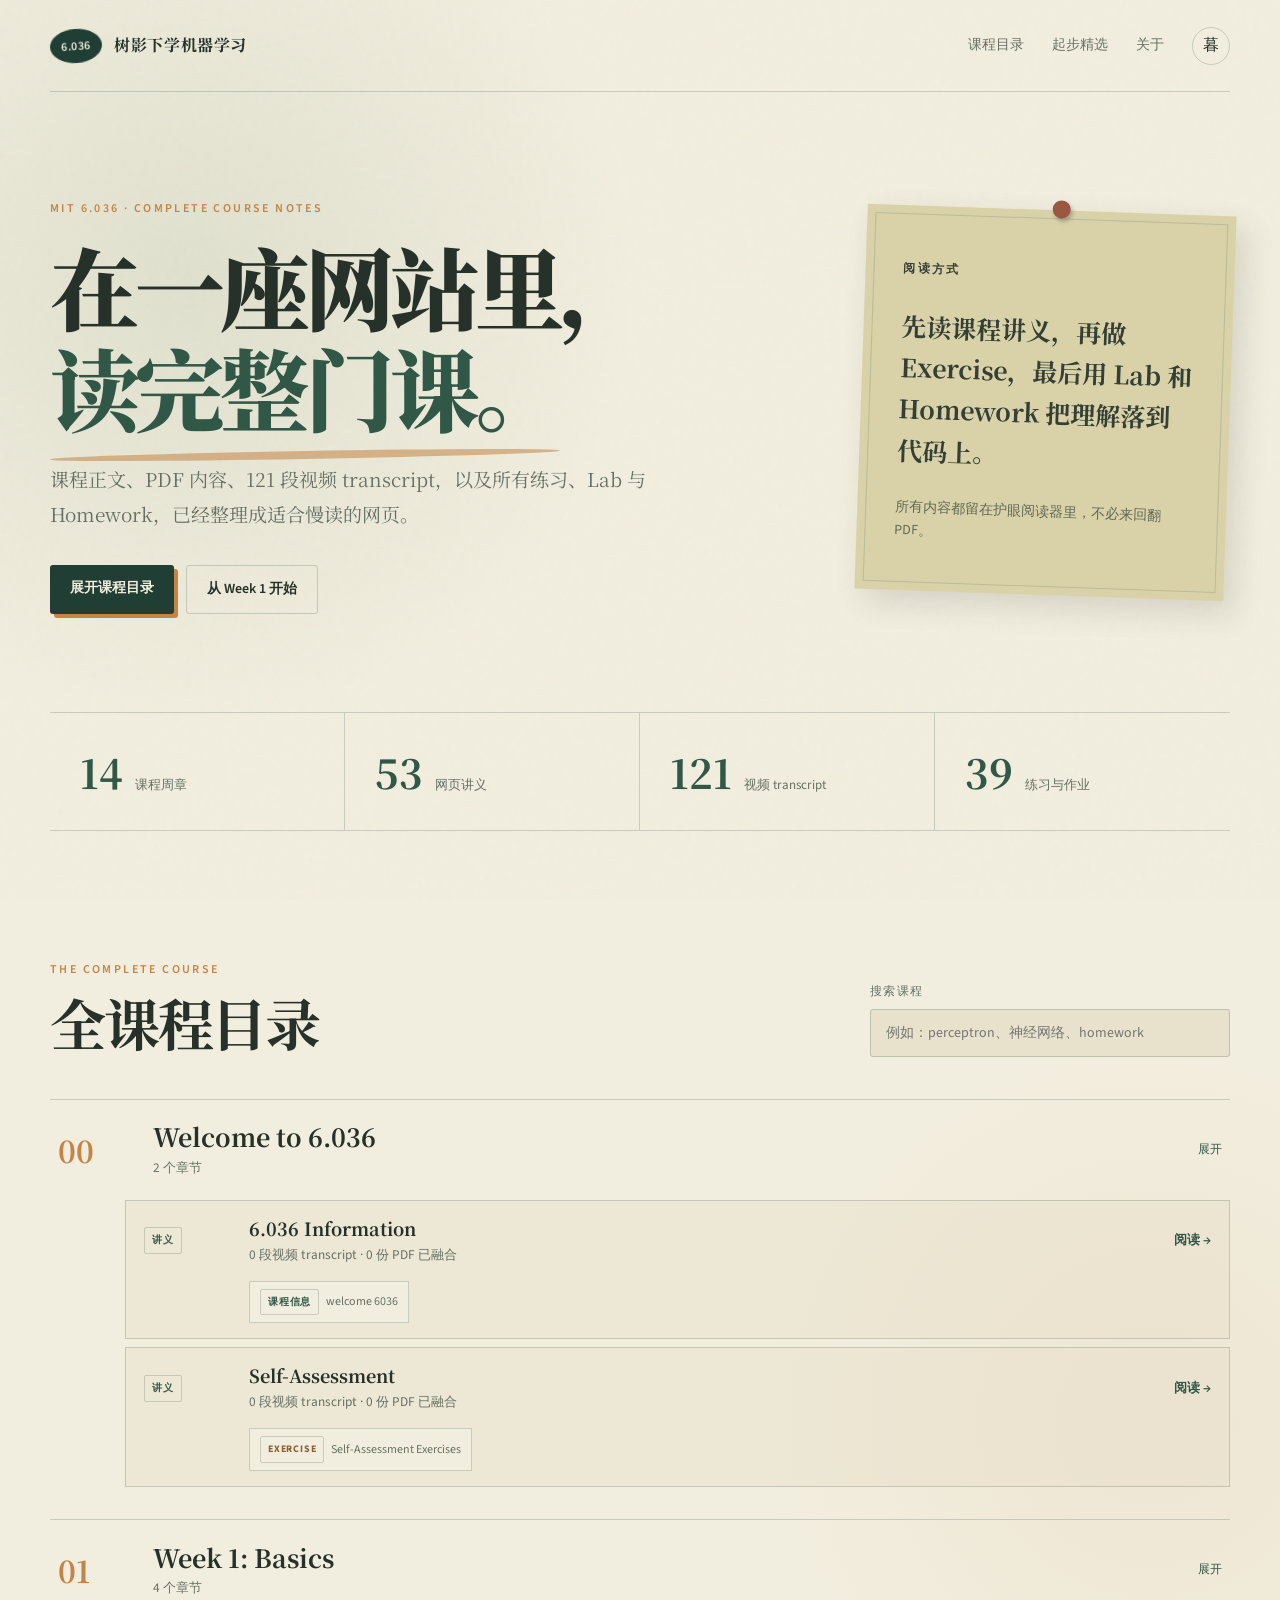
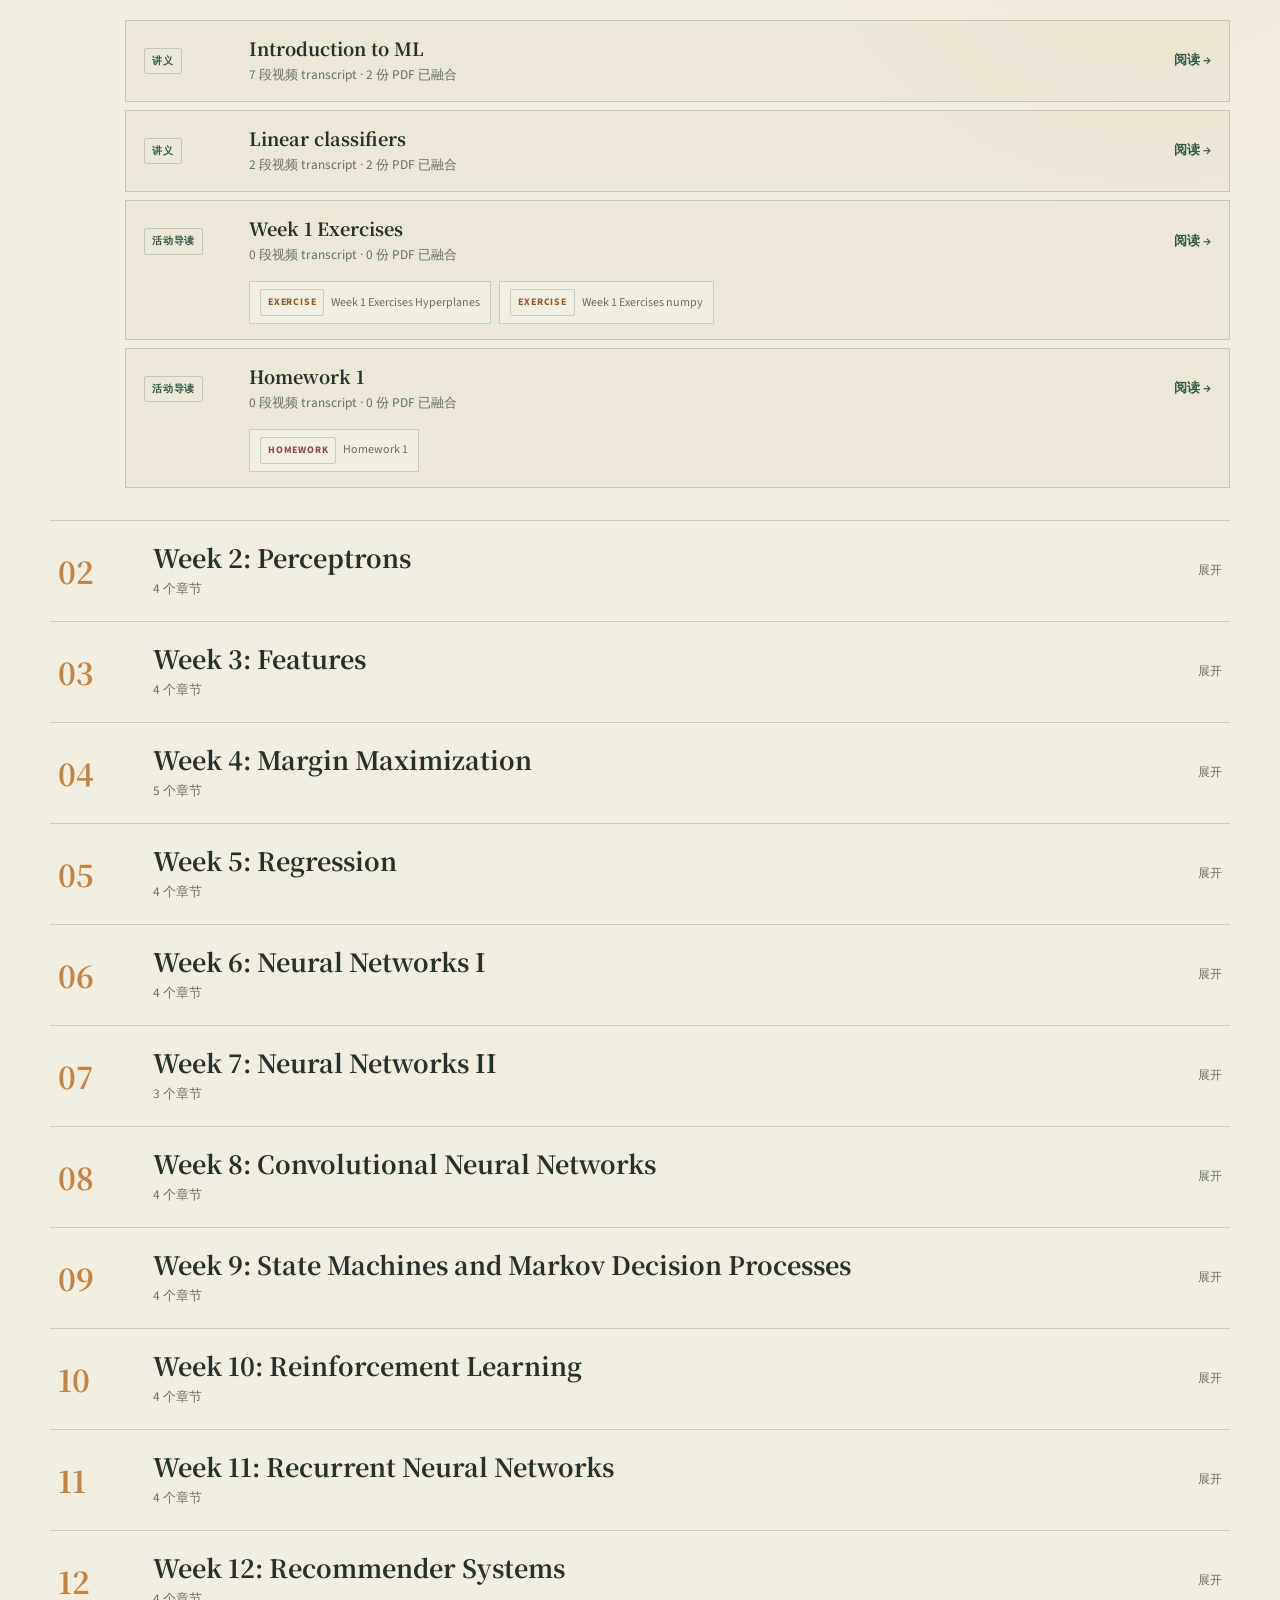
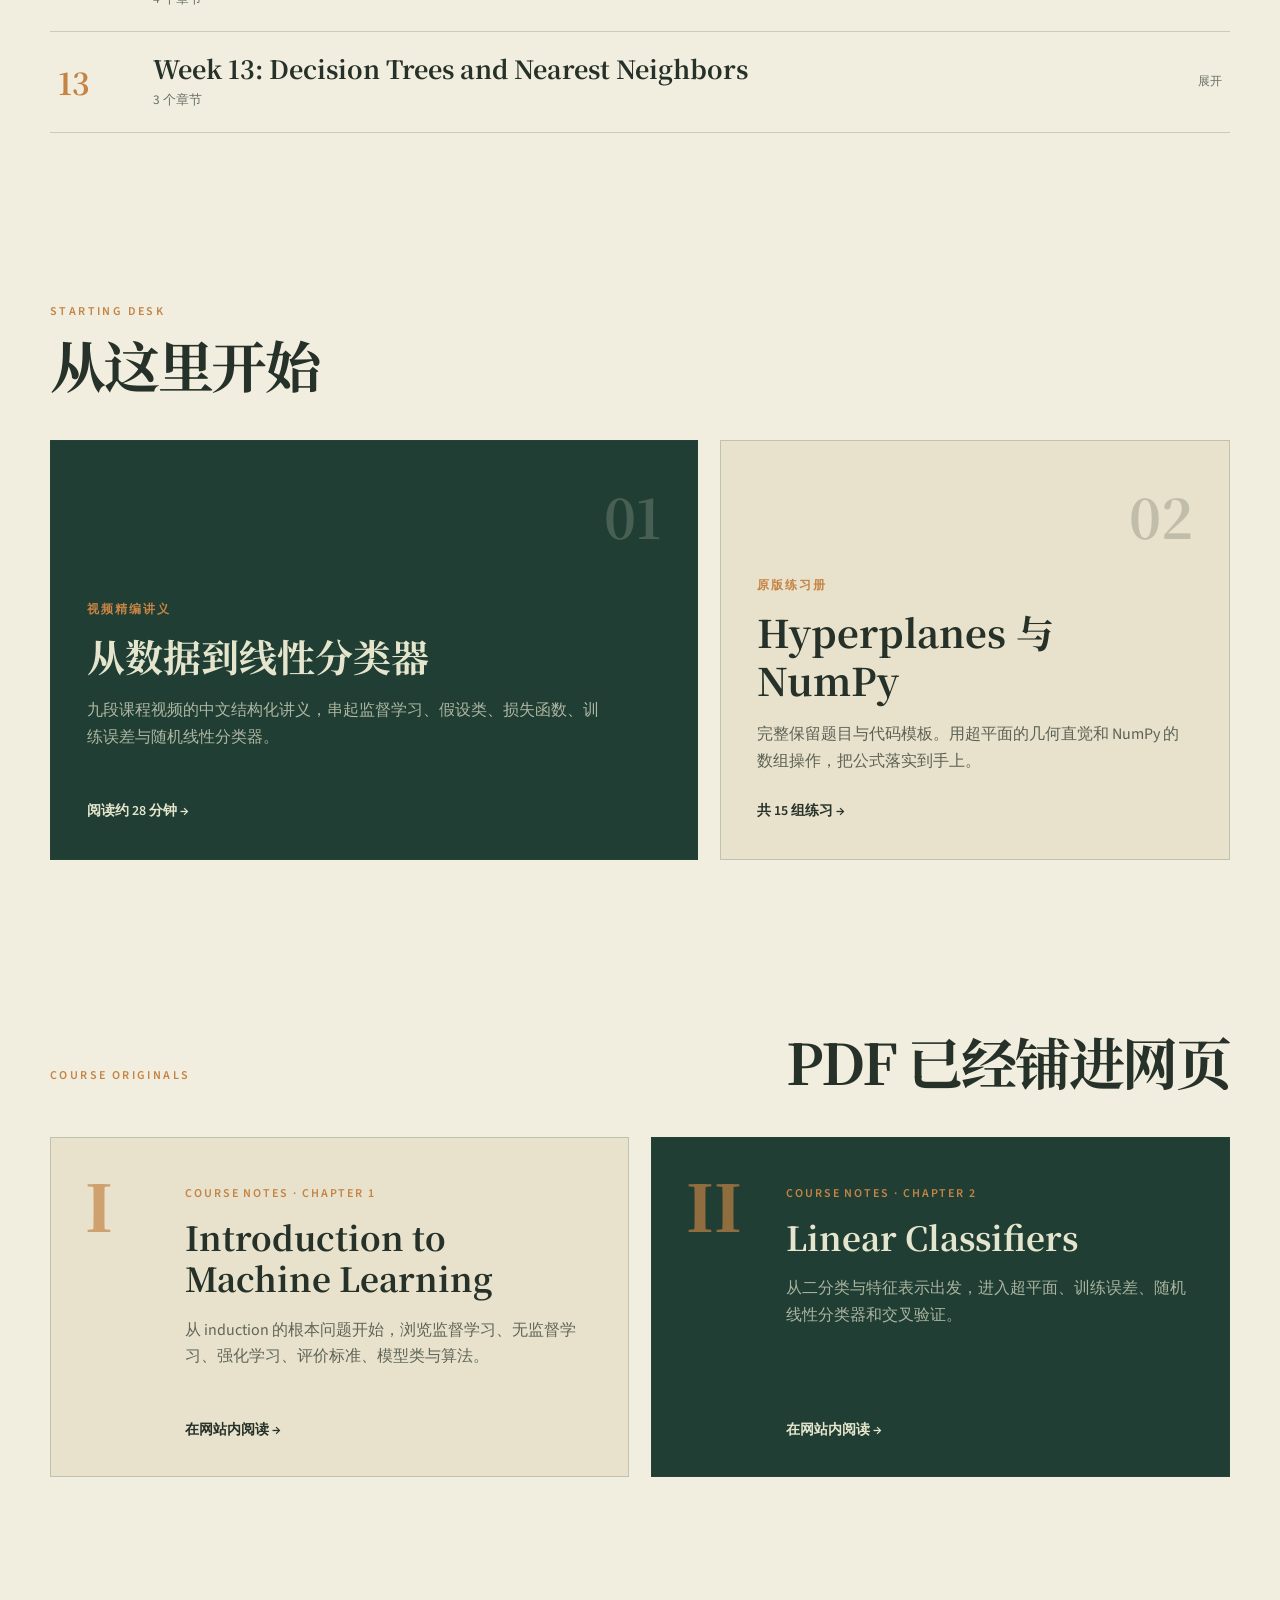
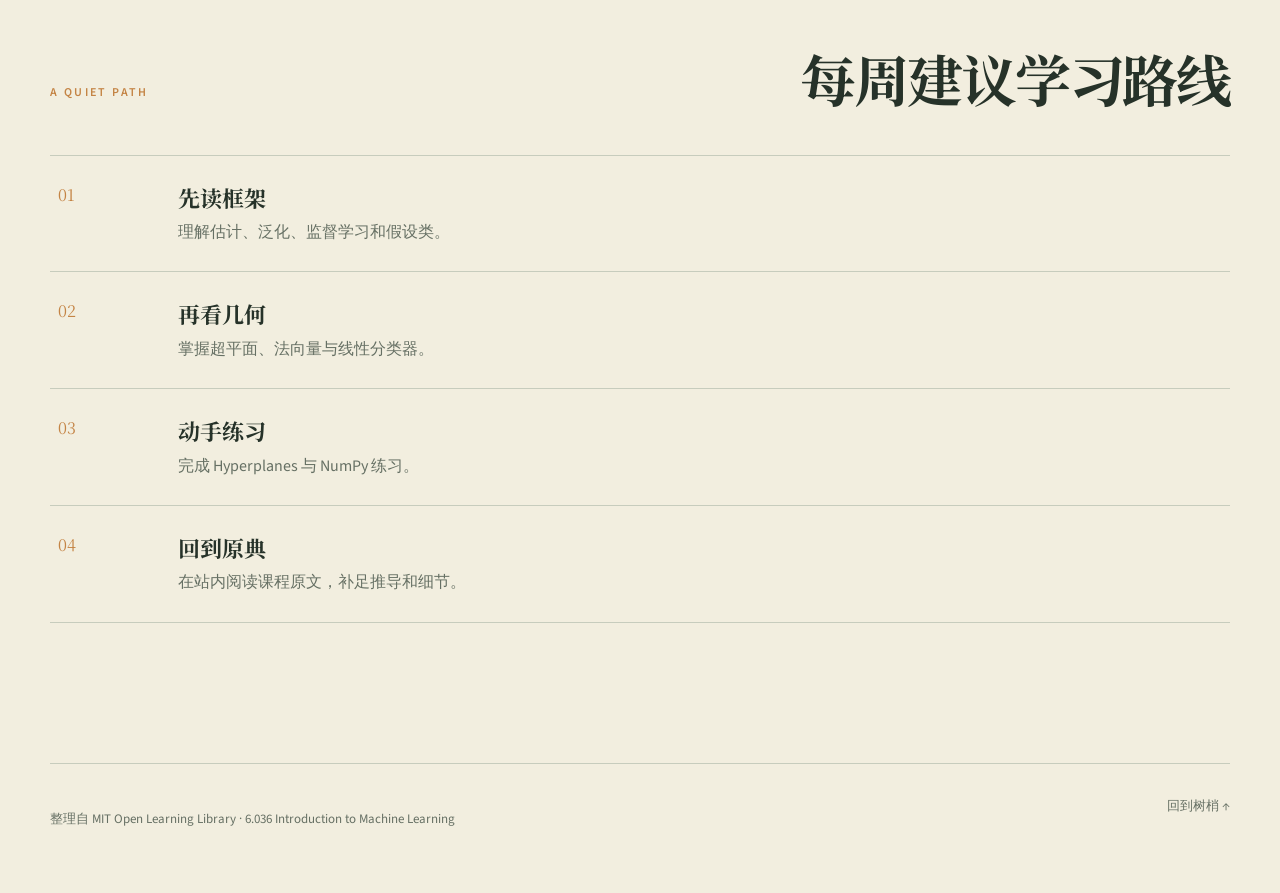
==== index.html @ 20c55e1e "Add root index.html redirecting to week1-blog for Pages" ====
<!DOCTYPE html>
<html lang="en">
<head>
  <meta charset="UTF-8">
  <meta http-equiv="refresh" content="0;url=./week1-blog/">
  <title>LLM Training</title>
  <meta name="viewport" content="width=device-width, initial-scale=1.0">
  <link rel="canonical" href="./week1-blog/">
</head>
<body>
  <p>Redirecting to <a href="./week1-blog/">LLM Training Blog</a>...</p>
</body>
</html>
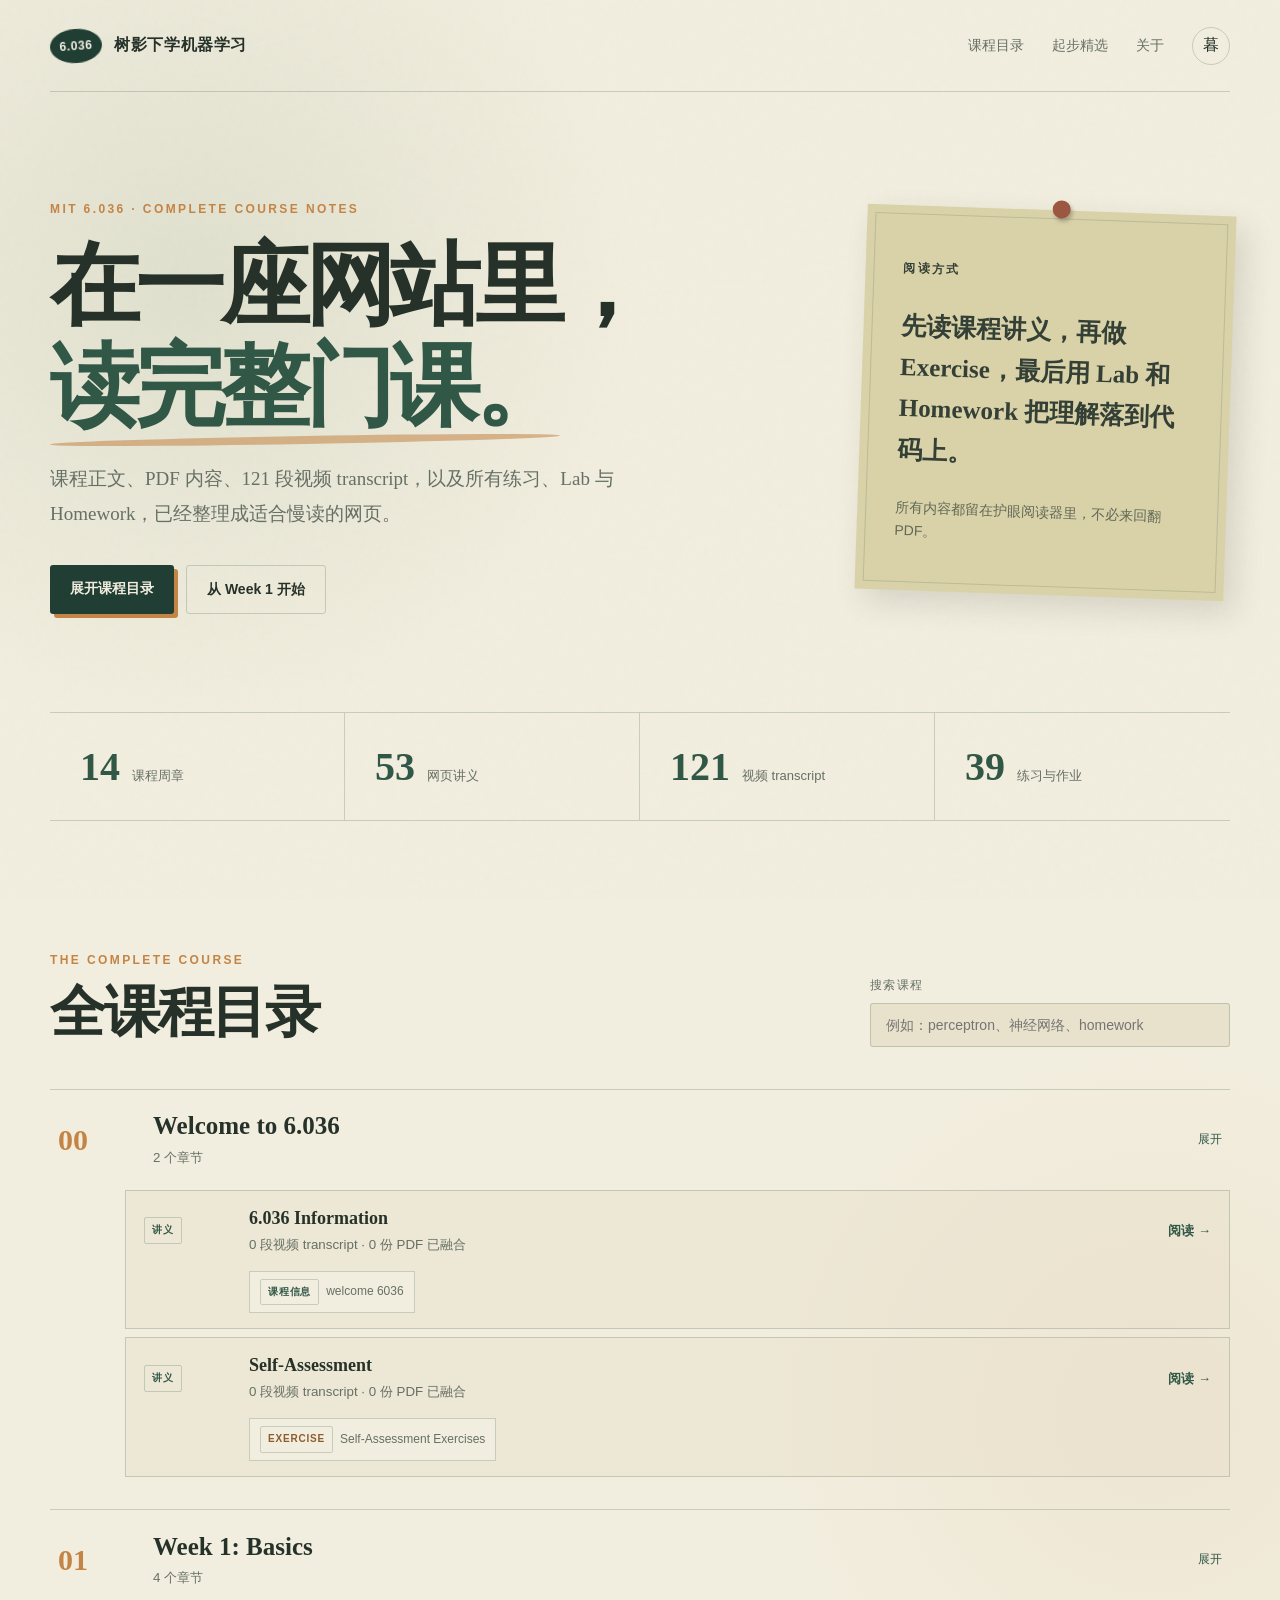
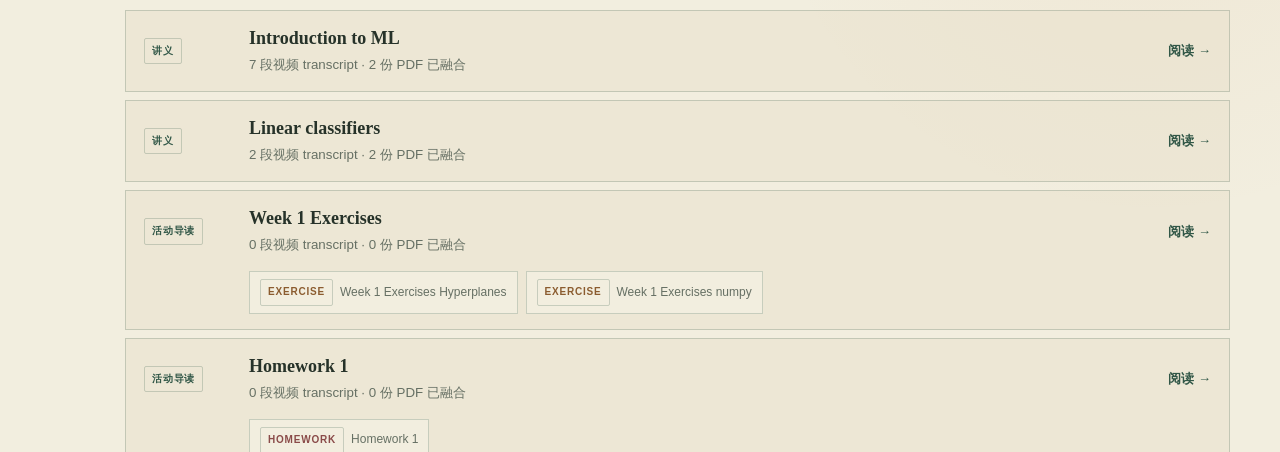
==== commit 83973dc2: "add root index.html → redirect to week1-blog/" ====
--- a/index.html
+++ b/index.html
@@ -1,13 +1,28 @@
-<!DOCTYPE html>
-<html lang="en">
+<!doctype html>
+<html lang="zh-CN">
 <head>
-  <meta charset="UTF-8">
-  <meta http-equiv="refresh" content="0;url=./week1-blog/">
-  <title>LLM Training</title>
-  <meta name="viewport" content="width=device-width, initial-scale=1.0">
-  <link rel="canonical" href="./week1-blog/">
+  <meta charset="utf-8">
+  <meta name="viewport" content="width=device-width, initial-scale=1">
+  <title>树影下学机器学习 · MIT 6.036</title>
+  <meta http-equiv="refresh" content="0;url=week1-blog/">
+  <style>
+    body {
+      font-family: -apple-system, BlinkMacSystemFont, "Segoe UI", Noto Sans SC, sans-serif;
+      background: #0d0d0d;
+      color: #b0b0b0;
+      display: flex;
+      align-items: center;
+      justify-content: center;
+      height: 100vh;
+      margin: 0;
+      text-align: center;
+    }
+    a { color: #b0b0b0; }
+  </style>
 </head>
 <body>
-  <p>Redirecting to <a href="./week1-blog/">LLM Training Blog</a>...</p>
+  <div>
+    <p><a href="week1-blog/">正在跳转到课程网站…</a></p>
+  </div>
 </body>
 </html>
